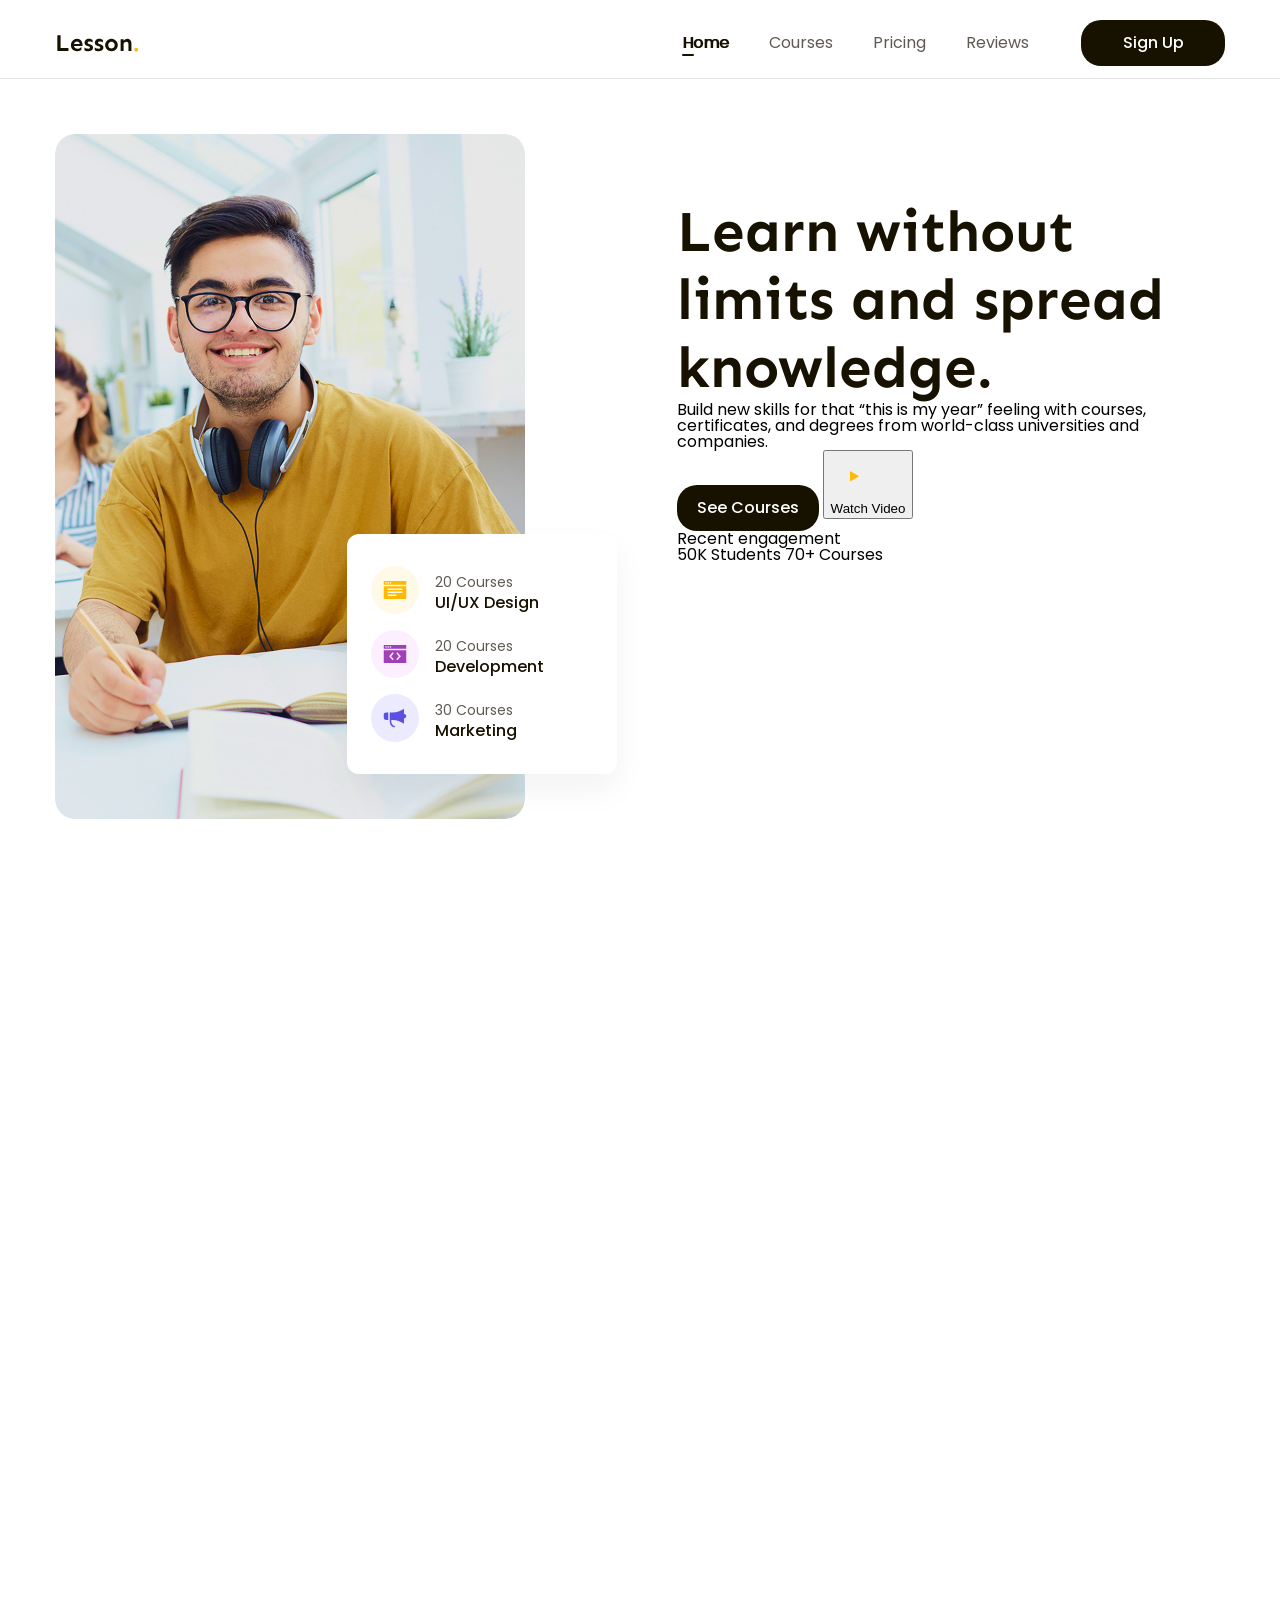
==== index.html @ cefd2d12 "Hero3" ====
<!doctype html>
<html lang="en">
  <head>
    <meta charset="UTF-8" />
    <meta name="viewport" content="width=device-width, initial-scale=1.0" />
    <!-- Reset CSS -->
    <link rel="stylesheet" href="assets/css/reset.css" />
    <!-- Font -->
    <link rel="preconnect" href="https://fonts.googleapis.com" />
    <link rel="preconnect" href="https://fonts.gstatic.com" crossorigin />
    <link
      href="https://fonts.googleapis.com/css2?family=Poppins:ital,wght@0,100;0,200;0,300;0,400;0,500;0,600;0,700;0,800;0,900;1,100;1,200;1,300;1,400;1,500;1,600;1,700;1,800;1,900&family=Sen:wght@400..800&display=swap"
      rel="stylesheet"
    />
    <!-- Custom CSS -->
    <link rel="stylesheet" href="assets/css/style.css" />
    <title>Figma to HTML</title>
  </head>
  <body style="height: 10000px">
    <!-- Header -->
    <header class="header fixed">
      <div class="main-content">
        <div class="body">
          <!-- Logo -->
          <img src="assets/img/logo.svg" alt="lesson" class="logo" />
          <!-- Navigation -->
          <nav class="nav">
            <ul>
              <li class="active"><a href="#">Home</a></li>
              <li><a href="#">Courses</a></li>
              <li><a href="#">Pricing</a></li>
              <li><a href="#">Reviews</a></li>
            </ul>
          </nav>
          <!-- Button -->
          <div class="action">
            <a href="#" class="btn btn-sign-up">Sign Up</a>
          </div>
        </div>
      </div>
    </header>
    <!-- Main -->
    <main>
      <div class="hero">
        <div class="main-content">
          <div class="body">
            <!-- Hero left -->
            <div class="media-block">
              <img
                src="assets/img/guy-lesson.jpg"
                alt="guy-lesson"
                class="img"
              />
              <div class="hero-summary">
                <!-- Item 1 -->
                <div class="item">
                  <div class="icon icon1">
                    <img
                      src="assets/img/icon/orion_page.svg"
                      alt="orion-page"
                    />
                  </div>
                  <div class="info">
                    <p class="label">20 Courses</p>
                    <p class="title">UI/UX Design</p>
                  </div>
                </div>
                <!-- Item 2 -->
                <div class="item">
                  <div class="icon icon2">
                    <img
                      src="assets/img/icon/orion_code-window.svg"
                      alt="orion-code-window"
                    />
                  </div>
                  <div class="info">
                    <p class="label">20 Courses</p>
                    <p class="title">Development</p>
                  </div>
                </div>
                <!-- Item 3 -->
                <div class="item">
                  <div class="icon icon3">
                    <img
                      src="assets/img/icon/orion_megaphone.svg"
                      alt="orion-megaphone"
                    />
                  </div>
                  <div class="info">
                    <p class="label">30 Courses</p>
                    <p class="title">Marketing</p>
                  </div>
                </div>
              </div>
            </div>
            <!-- Hero right -->
            <div class="content-block">
              <h1 class="heading">
                Learn without limits and spread knowledge.
              </h1>
              <p class="desc">
                Build new skills for that “this is my year” feeling with
                courses, certificates, and degrees from world-class universities
                and companies.
              </p>
              <div class="cta-group">
                <a href="#" class="btn btn-primary">See Courses</a>
                <button class="watch-video">
                  <div class="icon">
                    <img
                      src="assets/img/icon/polygon-2.svg"
                      alt="watch-video"
                    />
                  </div>
                  <span>Watch Video</span>
                </button>
              </div>
              <p class="desc">Recent engagement</p>
              <p class="desc">
                <strong>50K</strong> Students <strong>70+</strong> Courses
              </p>
            </div>
          </div>
        </div>
      </div>
    </main>
  </body>
</html>
---- assets/css/style.css ----
* {
  box-sizing: border-box;
}
:root {
  --font-heading: "Sen", sans-serif;
}
html {
  font-size: 62.5%;
}

/* Khôi phục lại cỡ chữ mặt định theo rem */
body {
  font-size: 1.6rem;
  font-family: "Poppins", sans-serif;
}
/* Common Styles */
a {
  text-decoration: none;
  color: inherit;
}
.main-content {
  width: 1170px;
  max-width: calc(100% - 48px);
  margin-left: auto;
  margin-right: auto;
}
.btn {
  display: inline-block;
  min-width: 120px;
  line-height: 30px;
  color: #fff;
  font-size: 1.6rem;
  font-weight: 500;
  text-align: center;
  padding: 8px 20px;
  background: #171100;
  border-radius: 20px;
}
/* Header Styles */
.header {
  background: #fff;
  box-shadow: 0 1px 0 0 rgba(0, 0, 0, 0.1);
}
.header.fixed {
  position: sticky;
  top: -8px;
  z-index: 1000;
}
.header .body {
  display: flex;
  align-items: center;
  padding: 20px 0 12px;
}
.nav ul {
  display: flex;
}
.nav {
  margin-left: auto;
}
.nav a {
  position: relative;
  color: #5f5b53;
  font-size: 1.6rem;
  padding: 8px 20px;
}
.nav li.active a,
.nav a:hover {
  color: #171100;
  text-shadow: 1px 0 0 currentColor;
}
.nav li.active a::after {
  position: absolute;
  left: 20px;
  bottom: 6px;
  display: block;
  content: "";
  width: 12px;
  height: 2px;
  border-radius: 1px;
  background: #171100;
}
.header .btn-sign-up {
  min-width: 144px;
}
.header .action {
  margin-left: 32px;
}
/*
Hero Styles
*/
.hero {
  padding: 56px 0 65px;
}
.hero .body {
  display: flex;
}
/* Left */
.hero .media-block {
  position: relative;
  width: 48%;
}
.hero .media-block .img {
  width: 470px;
  height: 685px;
  object-fit: cover;
  border-radius: 20px;
}
.hero .hero-summary {
  width: 270px;
  padding: 24px;
  position: absolute;
  bottom: 48px;
  right: 0;
  border-radius: 12px;
  background: #fff;
  box-shadow: 0 16px 32px 0 rgba(0, 0, 0, 0.05);
}
.hero .hero-summary .item {
  display: flex;
  align-items: center;
  padding: 8px 0;
}
.hero .icon {
  width: 48px;
  height: 48px;
  border-radius: 50%;
  display: flex;
  align-items: center;
  justify-content: center;
}
.hero .icon1 {
  background: #fff9e8;
}
.hero .icon2 {
  background: #fcefff;
}
.hero .icon3 {
  background: #ebeaff;
}
.hero-summary .info {
  margin-left: 16px;
}
.hero-summary .label {
  font-size: 1.4rem;
  color: #5f5b53;
  line-height: 26px;
}
.hero-summary .title {
  font-size: 1.6rem;
  font-weight: 500;
  color: #171100;
}
/* Right */
.hero .content-block {
  width: 52%;
  padding: 64px 0 0 60px;
}
.hero .heading {
  font-family: var(--font-heading);
  font-size: 5.8rem;
  font-weight: 700;
  color: #171100;
  line-height: 1.17;
}
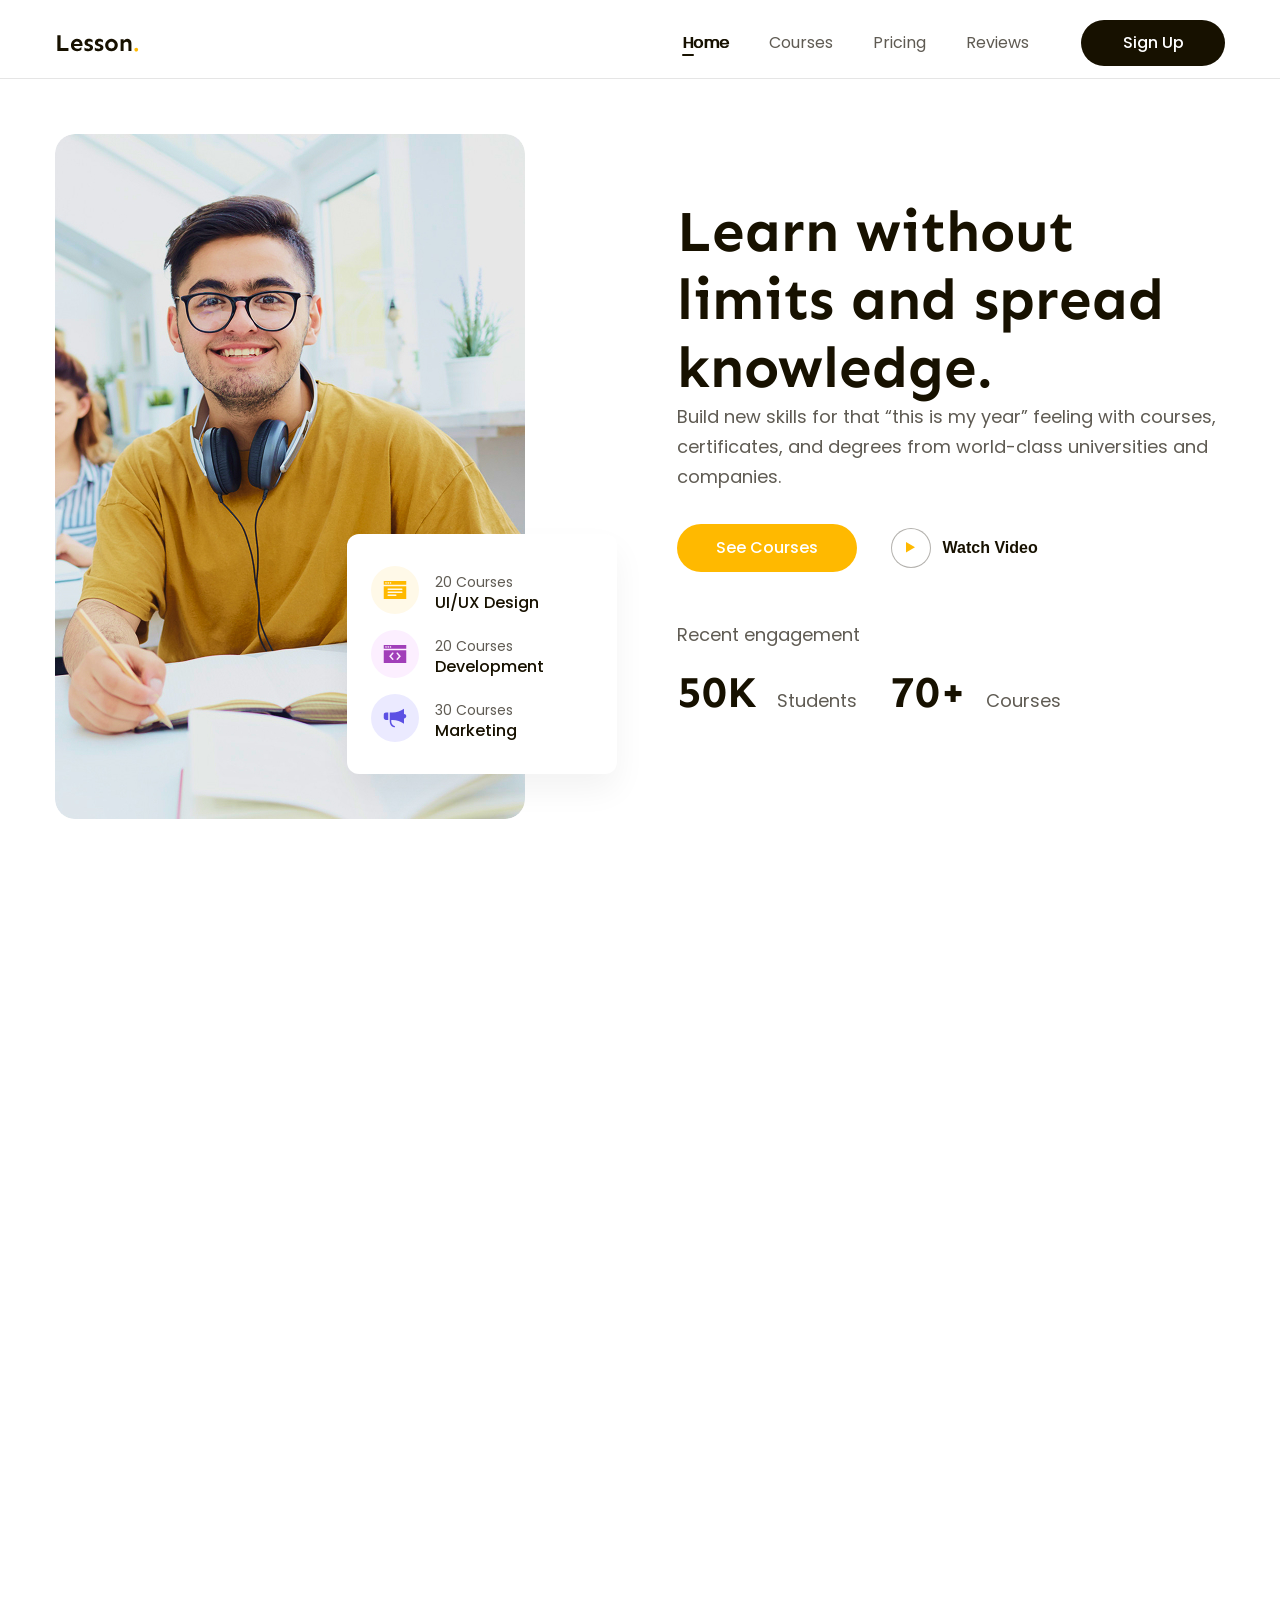
==== commit eebbd63a: "Hero final" ====
--- a/index.html
+++ b/index.html
@@ -104,7 +104,7 @@
                 and companies.
               </p>
               <div class="cta-group">
-                <a href="#" class="btn btn-primary">See Courses</a>
+                <a href="#" class="btn hero-cta">See Courses</a>
                 <button class="watch-video">
                   <div class="icon">
                     <img
@@ -115,8 +115,8 @@
                   <span>Watch Video</span>
                 </button>
               </div>
-              <p class="desc">Recent engagement</p>
-              <p class="desc">
+              <p class="desc desc-recent">Recent engagement</p>
+              <p class="desc stats">
                 <strong>50K</strong> Students <strong>70+</strong> Courses
               </p>
             </div>
--- a/assets/css/style.css
+++ b/assets/css/style.css
@@ -3,6 +3,7 @@
 }
 :root {
   --font-heading: "Sen", sans-serif;
+  --primary-color: #ffb900;
 }
 html {
   font-size: 62.5%;
@@ -34,7 +35,10 @@
   text-align: center;
   padding: 8px 20px;
   background: #171100;
-  border-radius: 20px;
+  border-radius: 32px;
+}
+.btn:hover {
+  opacity: 0.8;
 }
 /* Header Styles */
 .header {
@@ -162,3 +166,60 @@
   color: #171100;
   line-height: 1.17;
 }
+.hero .desc {
+  color: #5f5b53;
+  font-size: 1.8rem;
+  line-height: 1.67;
+}
+.hero .cta-group {
+  display: flex;
+  align-items: center;
+  margin-top: 32px;
+}
+.hero .hero-cta {
+  min-width: 180px;
+  line-height: 32px;
+  background-color: var(--primary-color);
+}
+.hero .watch-video {
+  margin-left: 28px;
+  border: none;
+  background: transparent;
+  display: flex;
+  align-items: center;
+  cursor: pointer;
+}
+.hero .watch-video .icon {
+  display: flex;
+  align-items: center;
+  justify-content: center;
+  width: 40px;
+  height: 40px;
+  background: #fff;
+  box-shadow: #5f5b5377;
+  border: 1px solid #5f5b5377;
+  border-radius: 120px;
+  margin-right: 12px;
+}
+.hero .watch-video span {
+  font-size: 1.6rem;
+  font-weight: 600;
+  color: #171100;
+}
+.hero .desc-recent {
+  margin-top: 48px;
+}
+.hero .stats {
+  margin-top: 16px;
+}
+.hero .stats strong {
+  font-family: var(--font-heading);
+  font-size: 4.4rem;
+  font-weight: 700;
+  color: #171100;
+  line-height: 1.23;
+  margin-right: 15px;
+}
+.hero .stats strong:nth-child(2) {
+  margin-left: 28px;
+}
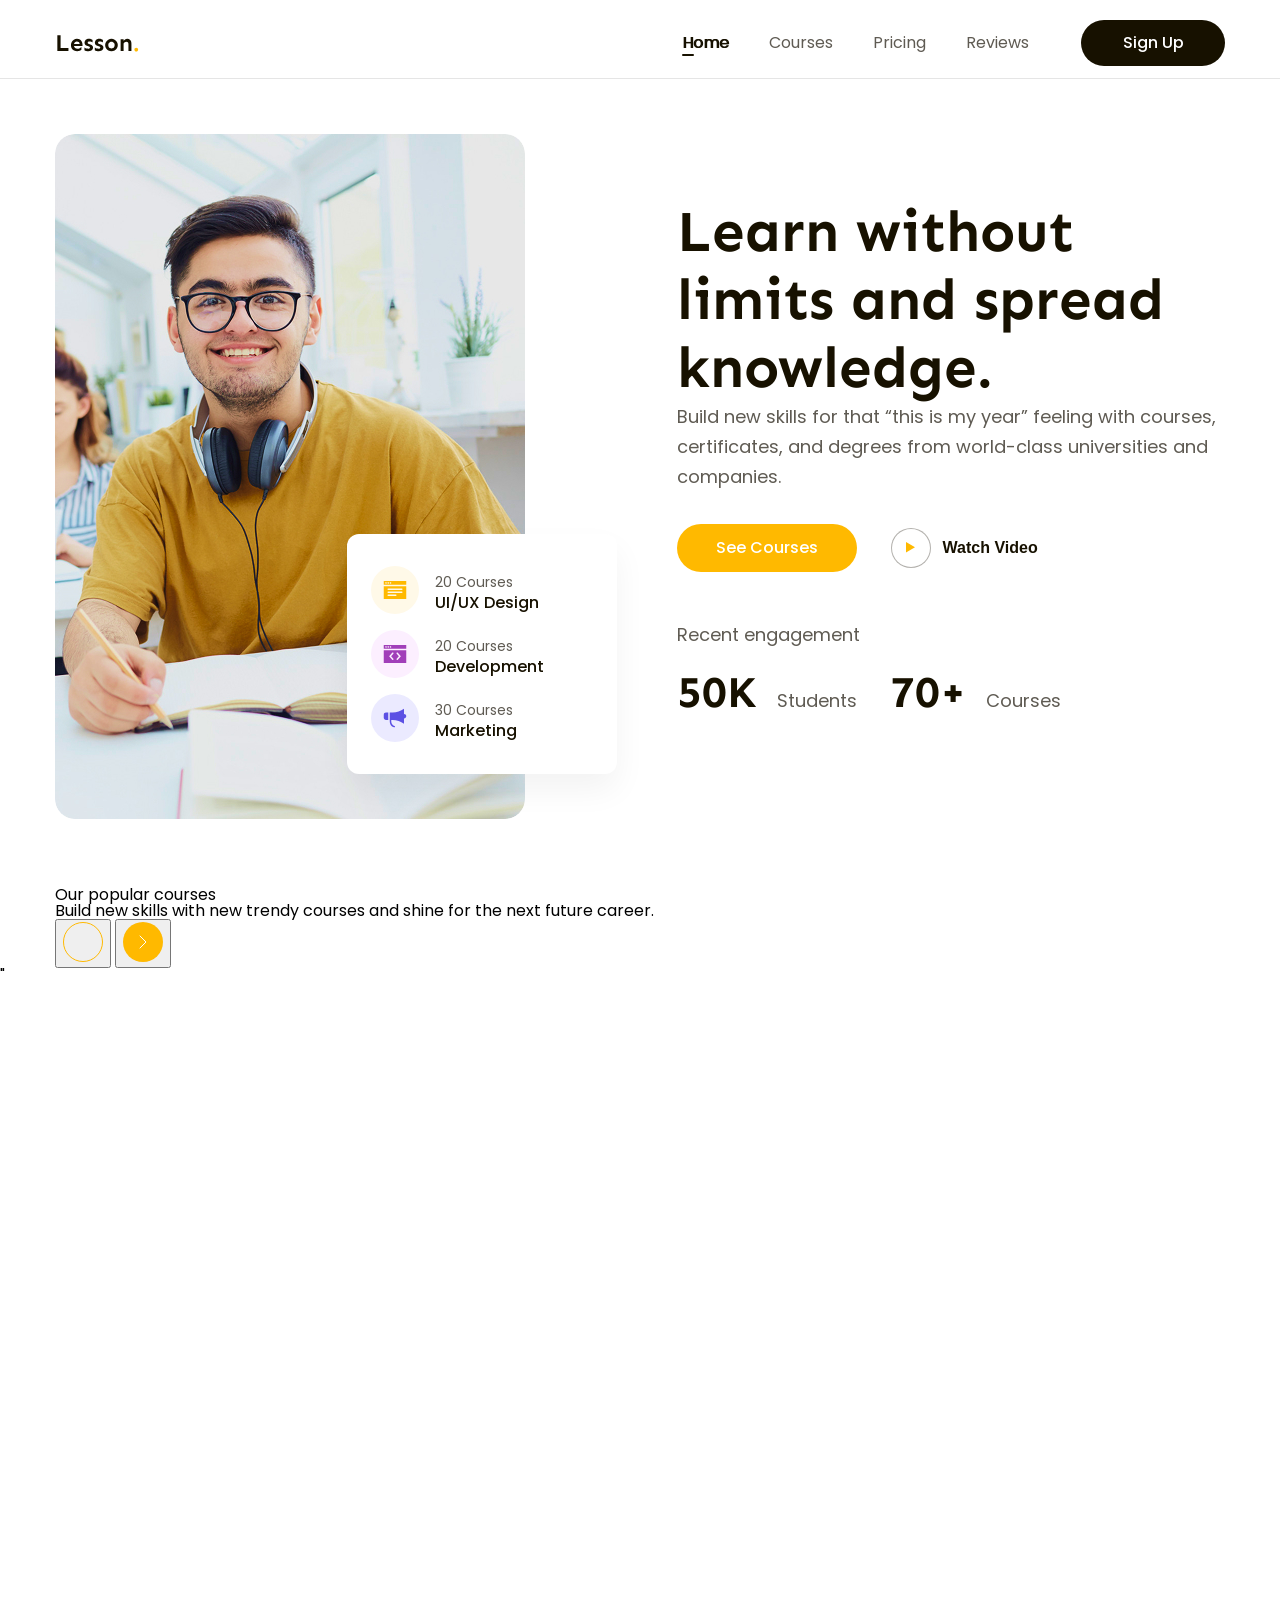
==== commit b36e6921: "Popular + Ép dữ liệu" ====
--- a/index.html
+++ b/index.html
@@ -123,6 +123,32 @@
           </div>
         </div>
       </div>
+      <!-- Popular -->
+      <div class="popular">
+        <div class="main-content">
+          <div class="popular-top">
+            <!-- Left -->
+            <div class="info">
+              <h2 class="heading">Our popular courses</h2>
+              <p class="desc">
+                Build new skills with new trendy courses and shine for the next
+                future career.
+              </p>
+            </div>
+            <!-- Right -->
+            <div class="controls">
+              <button class="control-btn">
+                <img src="assets/img/icon/ellipse-1.svg" alt="Previous" />
+              </button>
+              <button class="control-btn">
+                <img src="assets/img/icon/ellipse-2.svg" alt="Previous" />
+              </button>
+            </div>
+          </div>
+        </div>
+        "
+      </div>
     </main>
+    <script src="assets/js/main.js"></script>
   </body>
 </html>
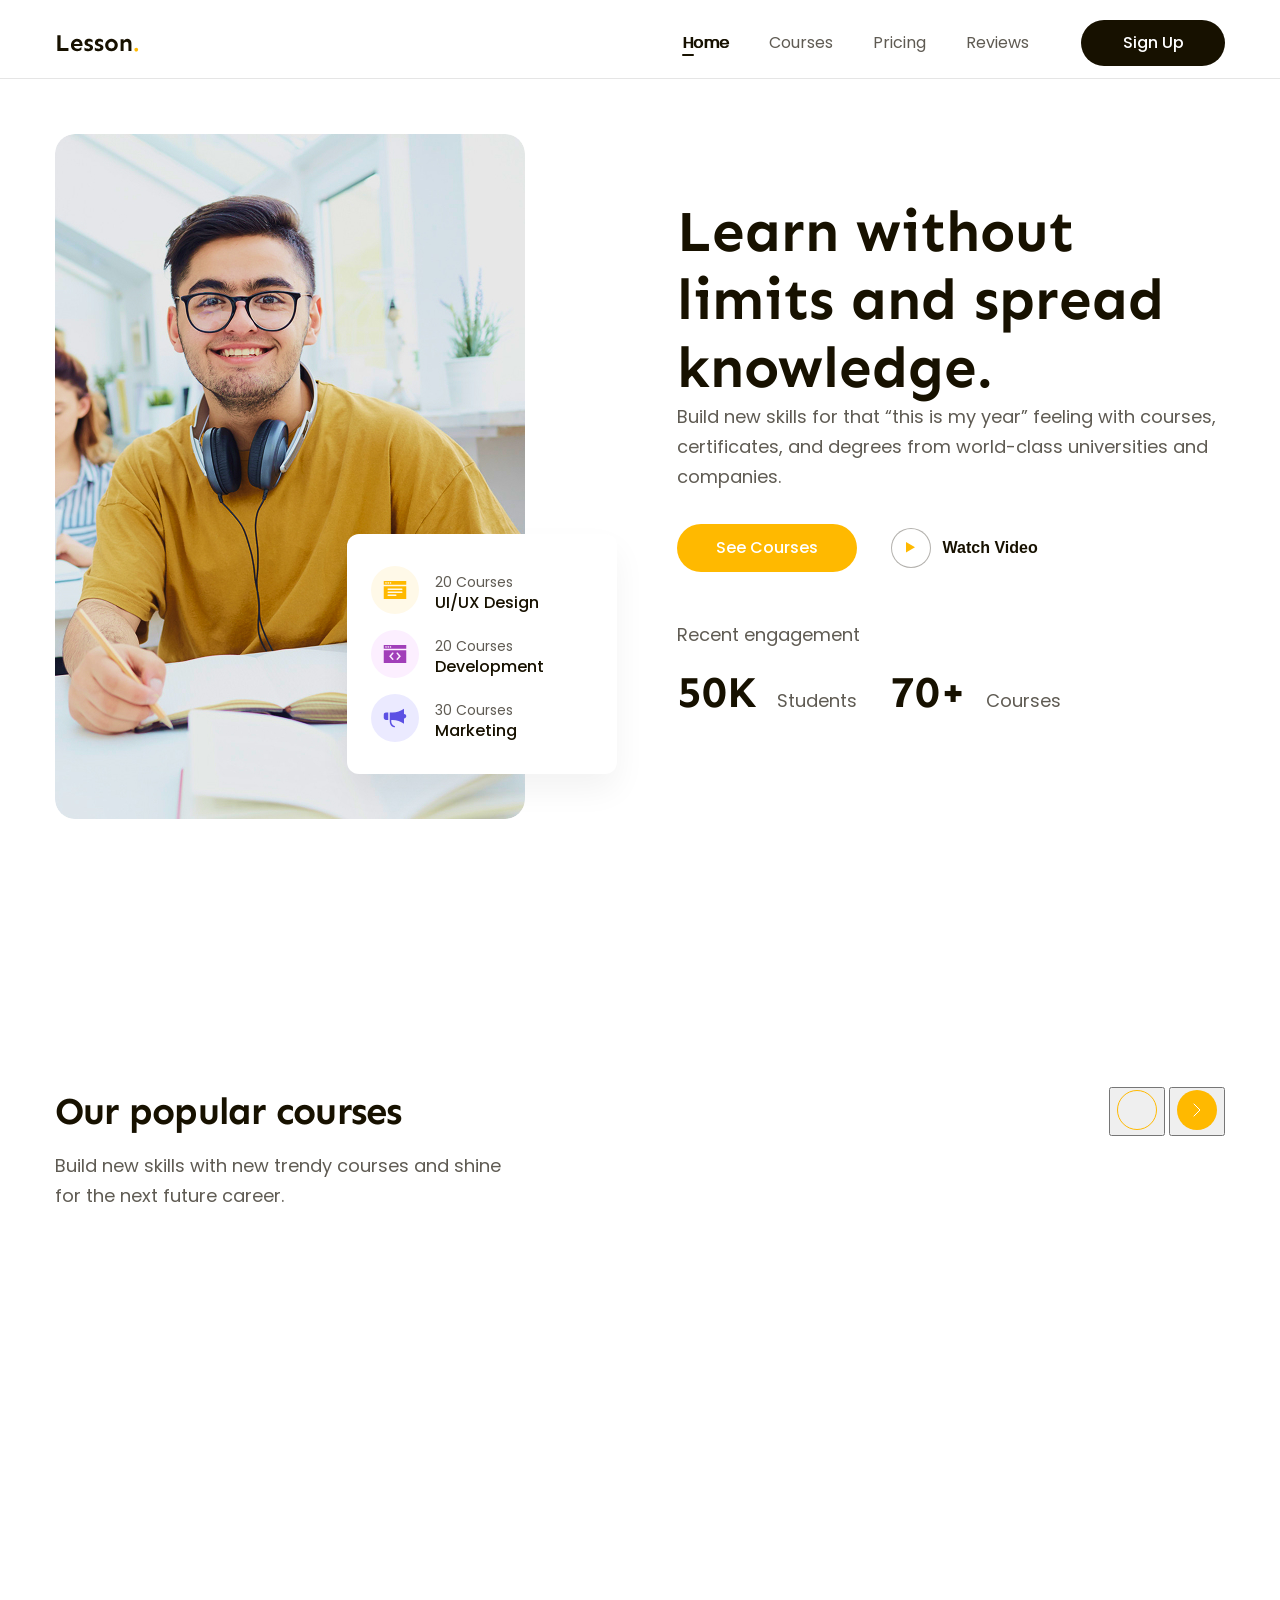
==== commit cc1e4c09: "Popular top" ====
--- a/index.html
+++ b/index.html
@@ -41,6 +41,7 @@
     </header>
     <!-- Main -->
     <main>
+      <!-- Hero -->
       <div class="hero">
         <div class="main-content">
           <div class="body">
@@ -129,7 +130,7 @@
           <div class="popular-top">
             <!-- Left -->
             <div class="info">
-              <h2 class="heading">Our popular courses</h2>
+              <h2 class="heading-lv2">Our popular courses</h2>
               <p class="desc">
                 Build new skills with new trendy courses and shine for the next
                 future career.
@@ -138,15 +139,14 @@
             <!-- Right -->
             <div class="controls">
               <button class="control-btn">
-                <img src="assets/img/icon/ellipse-1.svg" alt="Previous" />
+                <img src="assets/img/icon/ellipse-1.svg" alt="previous" />
               </button>
               <button class="control-btn">
-                <img src="assets/img/icon/ellipse-2.svg" alt="Previous" />
+                <img src="assets/img/icon/ellipse-2.svg" alt="next" />
               </button>
             </div>
           </div>
         </div>
-        "
       </div>
     </main>
     <script src="assets/js/main.js"></script>
--- a/assets/css/style.css
+++ b/assets/css/style.css
@@ -24,6 +24,14 @@
   max-width: calc(100% - 48px);
   margin-left: auto;
   margin-right: auto;
+}
+.heading-lv2 {
+  font-family: var(--font-heading);
+  font-size: 3.8rem;
+  font-weight: 700;
+  color: #171100;
+  line-height: 1.27;
+  letter-spacing: -0.76px;
 }
 .btn {
   display: inline-block;
@@ -223,3 +231,19 @@
 .hero .stats strong:nth-child(2) {
   margin-left: 28px;
 }
+/* Popular */
+.popular {
+  margin-top: 135px;
+  padding: 65px 0;
+}
+.popular-top {
+  display: flex;
+  justify-content: space-between;
+}
+.popular-top .desc {
+  margin-top: 16px;
+  width: 458px;
+  color: #5f5b53;
+  font-size: 1.8rem;
+  line-height: 1.67;
+}
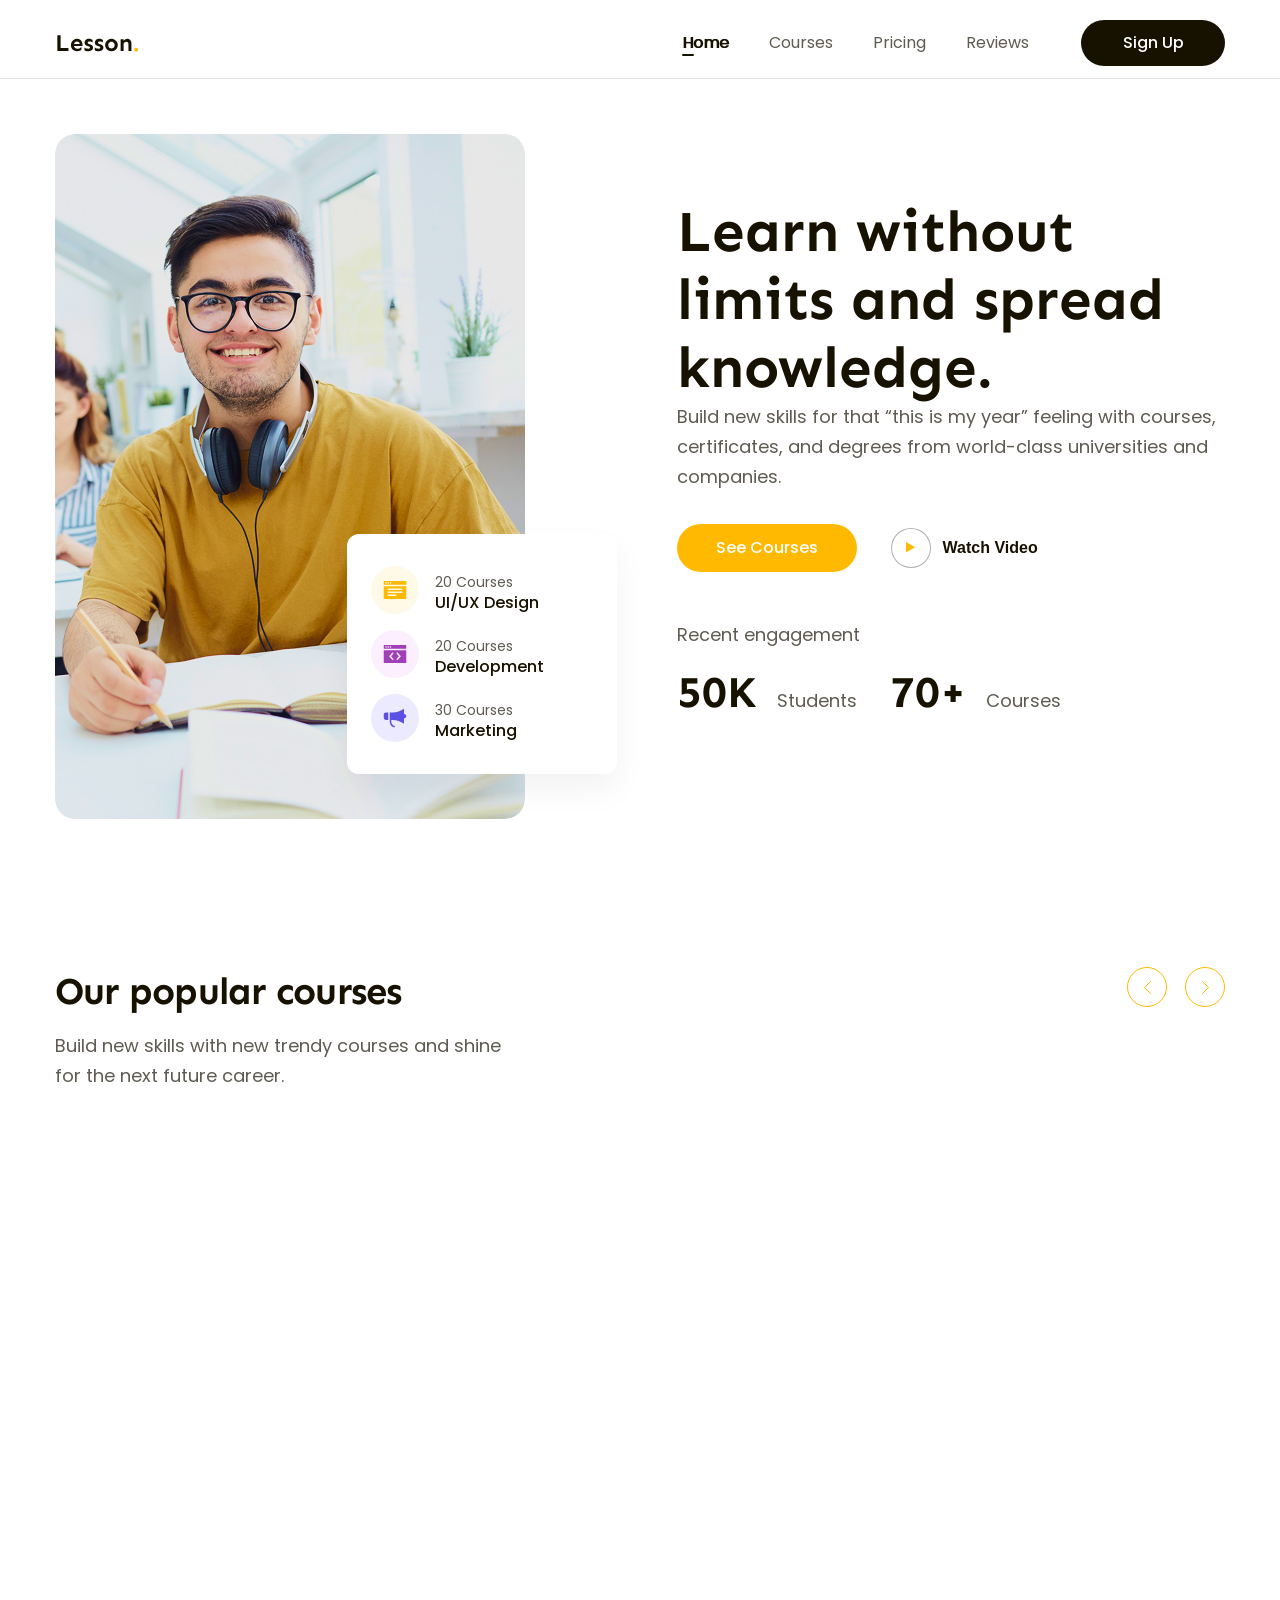
==== commit b8c44fef: "19.08.2026-13:22" ====
--- a/index.html
+++ b/index.html
@@ -139,10 +139,36 @@
             <!-- Right -->
             <div class="controls">
               <button class="control-btn">
-                <img src="assets/img/icon/ellipse-1.svg" alt="previous" />
+                <svg
+                  width="7"
+                  height="13"
+                  viewBox="0 0 7 13"
+                  fill="none"
+                  xmlns="http://www.w3.org/2000/svg"
+                >
+                  <path
+                    d="M6.5 0.5L0.5 6.5L6.5 12.5"
+                    stroke="currentColor"
+                    stroke-linecap="round"
+                    stroke-linejoin="round"
+                  />
+                </svg>
               </button>
               <button class="control-btn">
-                <img src="assets/img/icon/ellipse-2.svg" alt="next" />
+                <svg
+                  width="7"
+                  height="13"
+                  viewBox="0 0 7 13"
+                  fill="none"
+                  xmlns="http://www.w3.org/2000/svg"
+                >
+                  <path
+                    d="M0.5 0.5L6.5 6.5L0.5 12.5"
+                    stroke="currentColor"
+                    stroke-linecap="round"
+                    stroke-linejoin="round"
+                  />
+                </svg>
               </button>
             </div>
           </div>
--- a/assets/css/style.css
+++ b/assets/css/style.css
@@ -233,8 +233,8 @@
 }
 /* Popular */
 .popular {
-  margin-top: 135px;
-  padding: 65px 0;
+  margin-top: 40px;
+  padding: 40px 0;
 }
 .popular-top {
   display: flex;
@@ -247,3 +247,18 @@
   font-size: 1.8rem;
   line-height: 1.67;
 }
+.popular-top .controls {
+  display: flex;
+  gap: 18px;
+}
+.popular-top .control-btn {
+  display: flex;
+  justify-content: center;
+  align-items: center;
+  width: 40px;
+  height: 40px;
+  background: transparent;
+  color: var(--primary-color);
+  border-radius: 50%;
+  border: 1px solid var(--primary-color);
+}
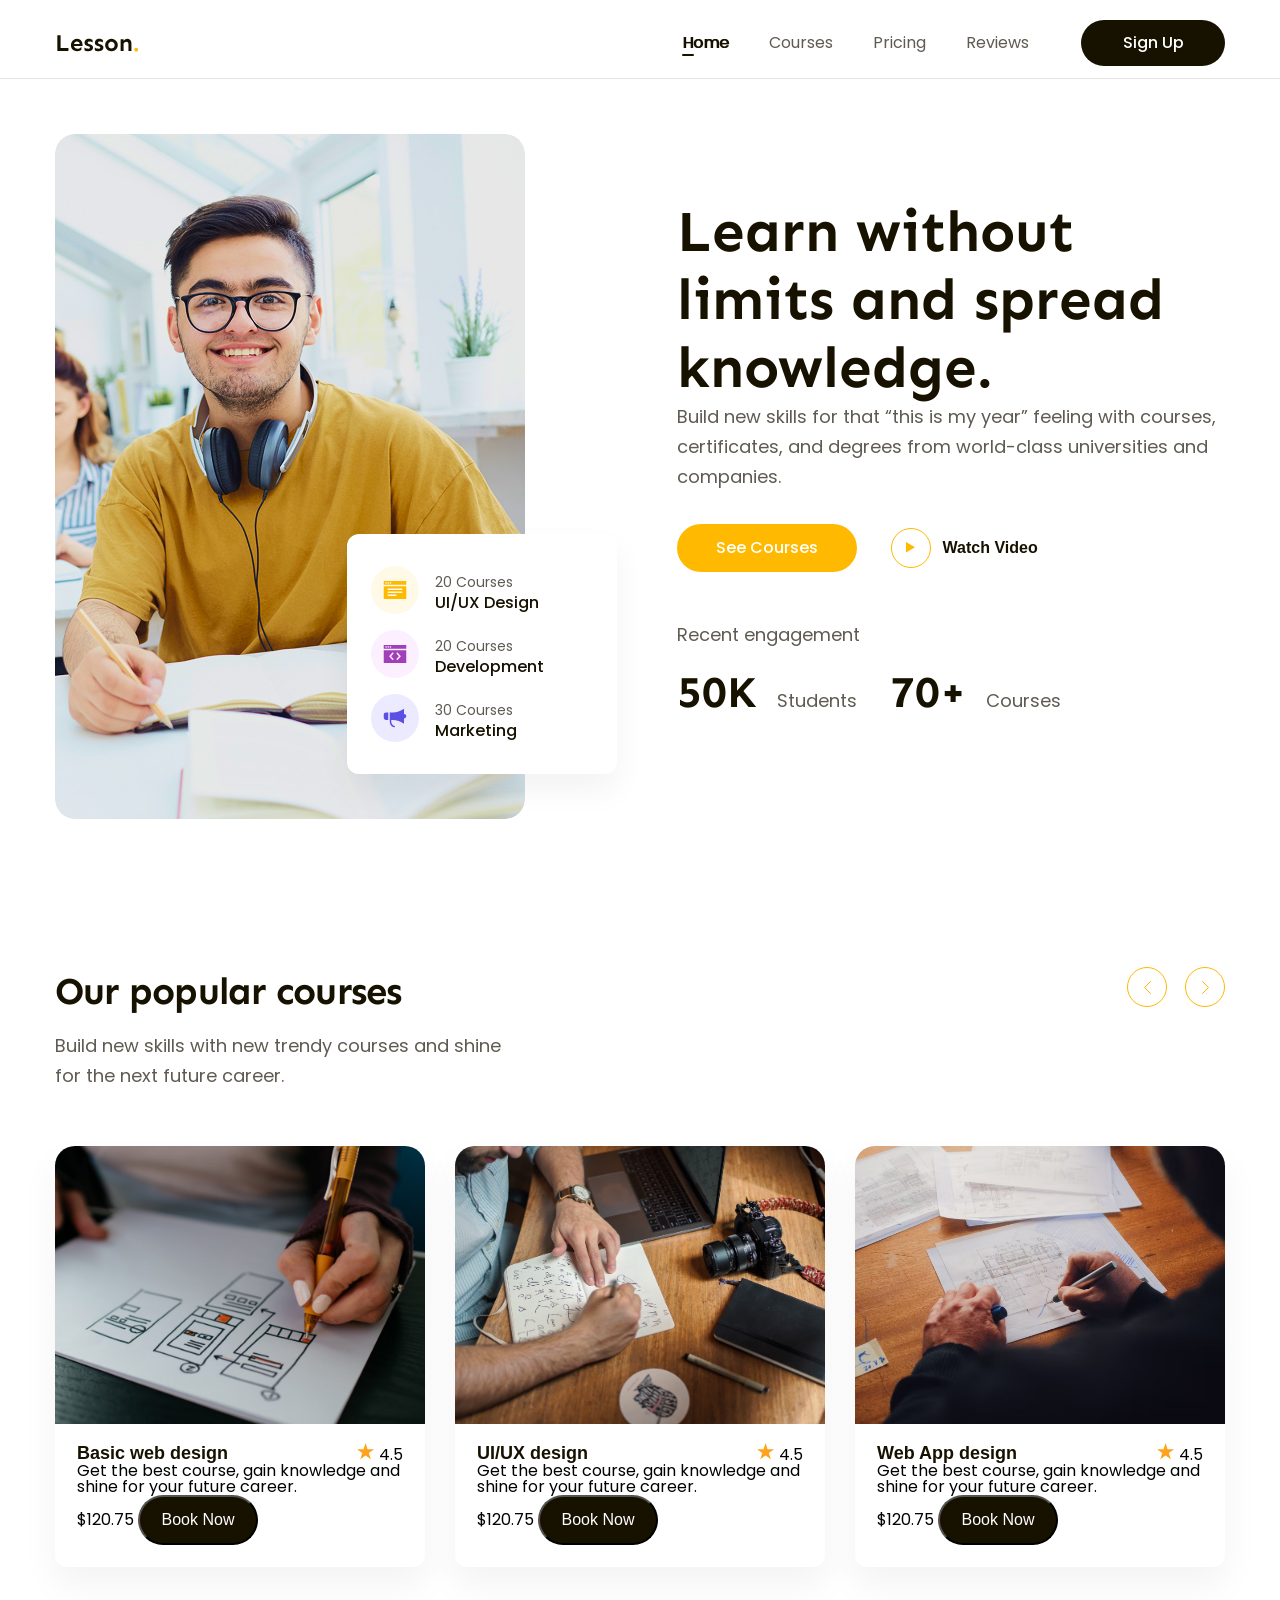
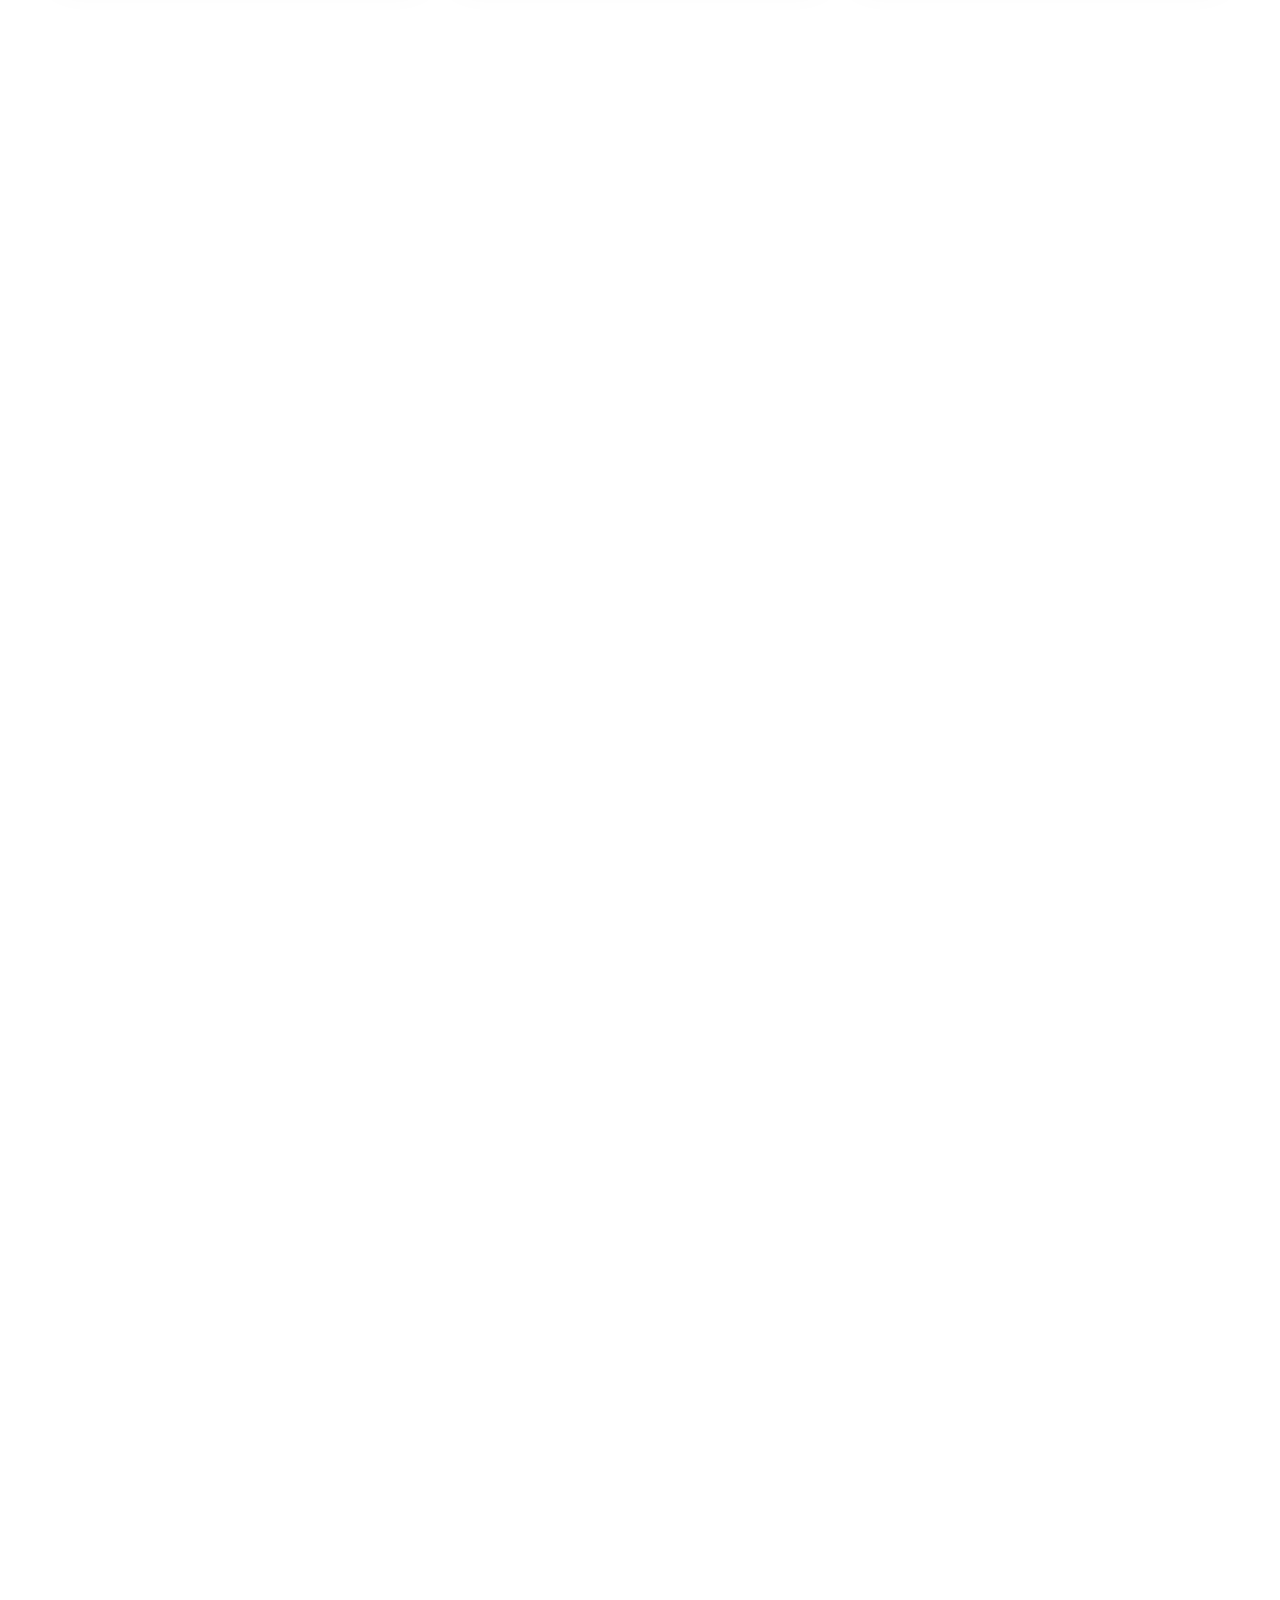
==== commit 9538536d: "CSS thấy mẹ" ====
--- a/index.html
+++ b/index.html
@@ -172,6 +172,104 @@
               </button>
             </div>
           </div>
+          <div class="course-list">
+            <!-- Basic web design -->
+            <div class="course-item course-item-1">
+              <img src="assets/img/course-item-1.png" class="thumb thumb-1" />
+              <div class="info">
+                <div class="head">
+                  <h3 class="title">Basic web design</h3>
+                  <div class="rating">
+                    <svg
+                      width="18"
+                      height="17"
+                      viewBox="0 0 18 17"
+                      fill="none"
+                      xmlns="http://www.w3.org/2000/svg"
+                    >
+                      <path
+                        d="M8.55945 0L10.5801 6.21885H17.119L11.8289 10.0623L13.8495 16.2812L8.55945 12.4377L3.26938 16.2812L5.29001 10.0623L-6.00815e-05 6.21885H6.53882L8.55945 0Z"
+                        fill="#FEA31B"
+                      />
+                    </svg>
+                    <span class="value">4.5</span>
+                  </div>
+                </div>
+                <p class="desc">
+                  Get the best course, gain knowledge and shine for your future
+                  career.
+                </p>
+                <div class="foot">
+                  <span class="price">$120.75</span>
+                  <button class="btn">Book Now</button>
+                </div>
+              </div>
+            </div>
+            <!-- UI/UX design -->
+            <div class="course-item course-item-2">
+              <img src="assets/img/course-item-2.png" class="thumb thumb-2" />
+              <div class="info">
+                <div class="head">
+                  <h3 class="title">UI/UX design</h3>
+                  <div class="rating">
+                    <svg
+                      width="18"
+                      height="17"
+                      viewBox="0 0 18 17"
+                      fill="none"
+                      xmlns="http://www.w3.org/2000/svg"
+                    >
+                      <path
+                        d="M8.55945 0L10.5801 6.21885H17.119L11.8289 10.0623L13.8495 16.2812L8.55945 12.4377L3.26938 16.2812L5.29001 10.0623L-6.00815e-05 6.21885H6.53882L8.55945 0Z"
+                        fill="#FEA31B"
+                      />
+                    </svg>
+                    <span class="value">4.5</span>
+                  </div>
+                </div>
+                <p class="desc">
+                  Get the best course, gain knowledge and shine for your future
+                  career.
+                </p>
+                <div class="foot">
+                  <span class="price">$120.75 </span>
+                  <button class="btn">Book Now</button>
+                </div>
+              </div>
+            </div>
+            <!-- Web App design -->
+            <div class="course-item course-item-3">
+              <img src="assets/img/course-item-3.png" class="thumb thumb-3" />
+              <div class="info">
+                <div class="head">
+                  <h3 class="title">Web App design</h3>
+                  <div class="rating">
+                    <svg
+                      width="18"
+                      height="17"
+                      viewBox="0 0 18 17"
+                      fill="none"
+                      xmlns="http://www.w3.org/2000/svg"
+                    >
+                      <path
+                        d="M8.55945 0L10.5801 6.21885H17.119L11.8289 10.0623L13.8495 16.2812L8.55945 12.4377L3.26938 16.2812L5.29001 10.0623L-6.00815e-05 6.21885H6.53882L8.55945 0Z"
+                        fill="#FEA31B"
+                      />
+                    </svg>
+                    <span class="value">4.5</span>
+                  </div>
+                </div>
+                <p class="desc">
+                  Get the best course, gain knowledge and shine for your future
+                  career.
+                </p>
+                <div class="foot">
+                  <span class="price">$120.75</span>
+                  <button class="btn">Book Now</button>
+                </div>
+              </div>
+            </div>
+          </div>
         </div>
       </div>
     </main>
--- a/assets/css/style.css
+++ b/assets/css/style.css
@@ -199,13 +199,13 @@
 }
 .hero .watch-video .icon {
   display: flex;
-  align-items: center;
   justify-content: center;
+  align-items: center;
   width: 40px;
   height: 40px;
   background: #fff;
   box-shadow: #5f5b5377;
-  border: 1px solid #5f5b5377;
+  border: 1px solid var(--primary-color);
   border-radius: 120px;
   margin-right: 12px;
 }
@@ -262,3 +262,44 @@
   border-radius: 50%;
   border: 1px solid var(--primary-color);
 }
+.popular .course-list {
+  display: flex;
+  gap: 30px;
+  margin-top: 55px;
+}
+.popular .course-item {
+  border-radius: 12px;
+  background: #fff;
+  box-shadow: 0px 18px 36px 0px rgba(0, 0, 0, 0.05);
+}
+.popular .course-item-1,
+.course-item-2,
+.course-item-3 {
+  width: 33%;
+}
+.popular .course-item .thumb-1,
+.thumb-2,
+.thumb-3 {
+  width: 100%;
+  height: 278px;
+  object-fit: cover;
+  object-position: center;
+}
+.popular .course-item .thumb {
+  width: 100%;
+  border-radius: 20px 20px 0 0;
+}
+.popular .course-item .info {
+  padding: 16px 22px 22px;
+}
+.popular .course-item .head {
+  display: flex;
+  align-items: center;
+  justify-content: space-between;
+}
+.popular .course-item .title {
+  font-weight: 600;
+  font-size: 1.8rem;
+  line-height: 1.6rem;
+  color: #171100;
+}
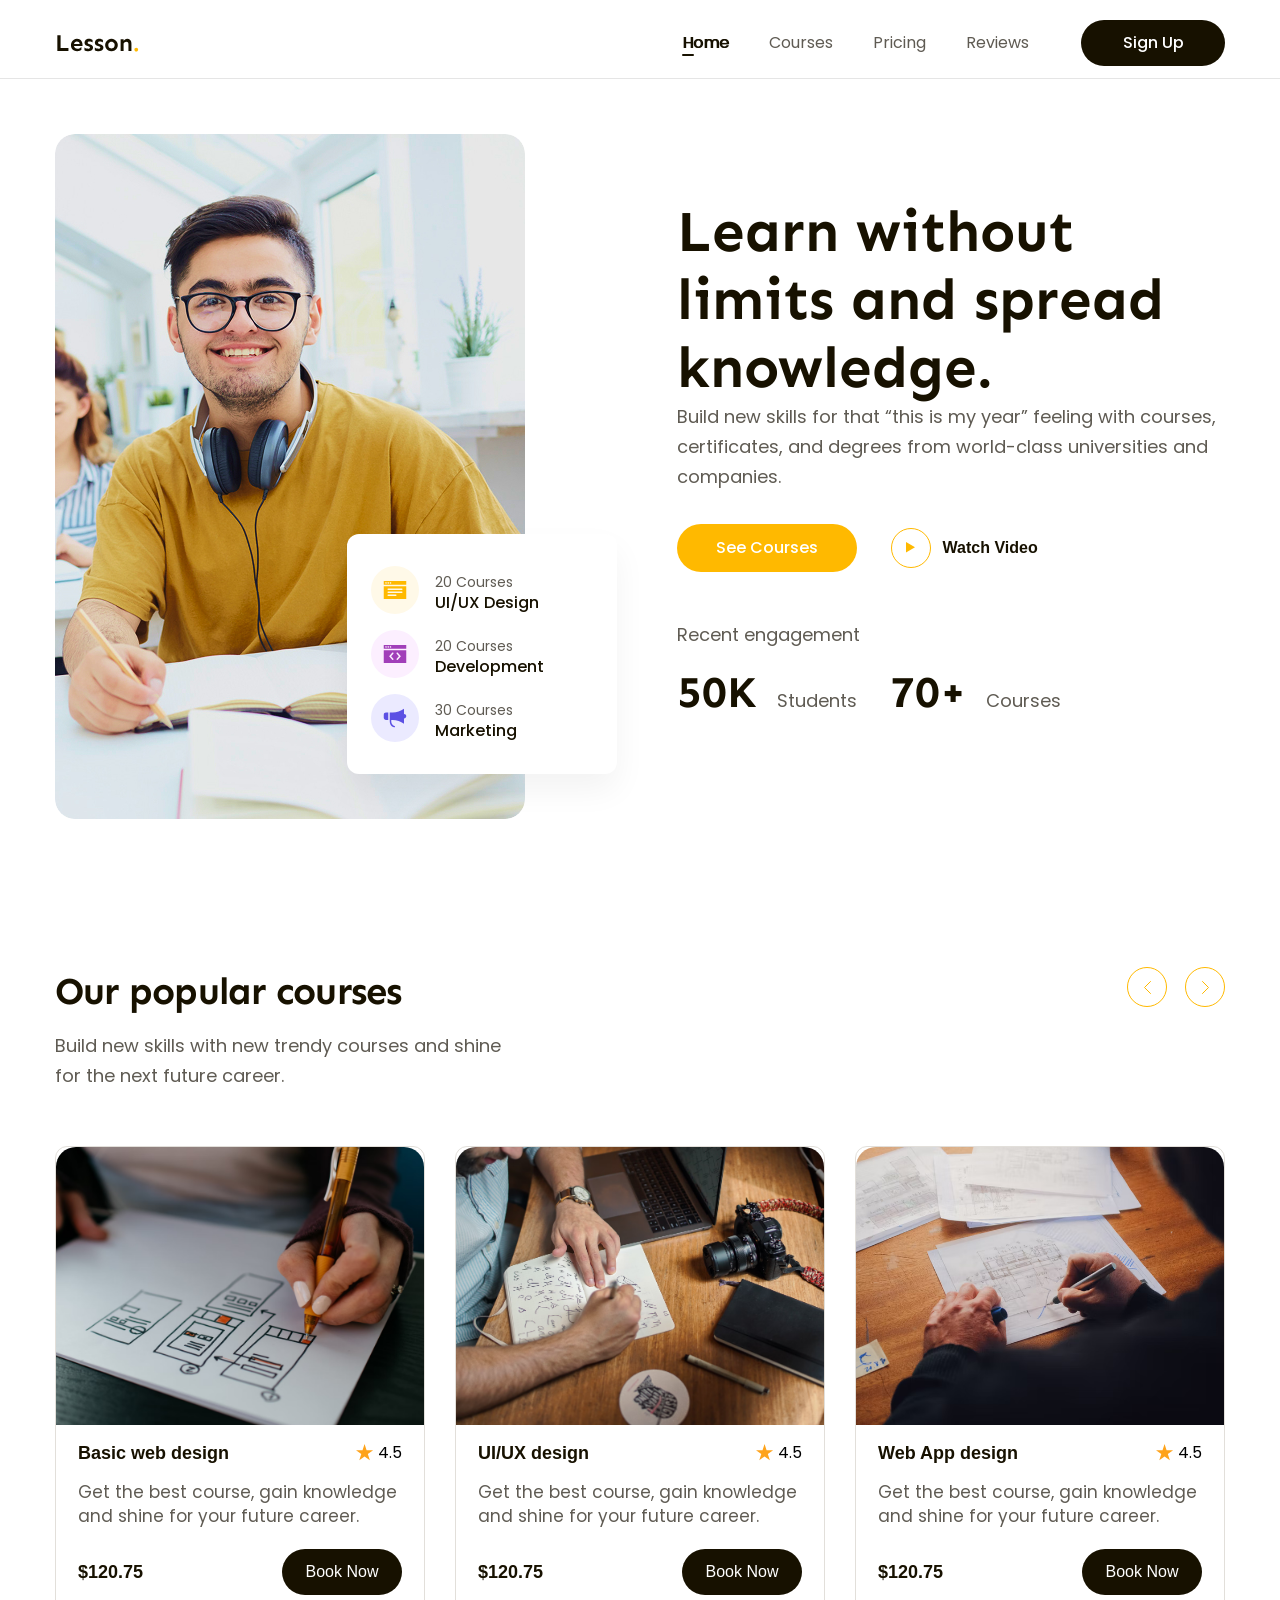
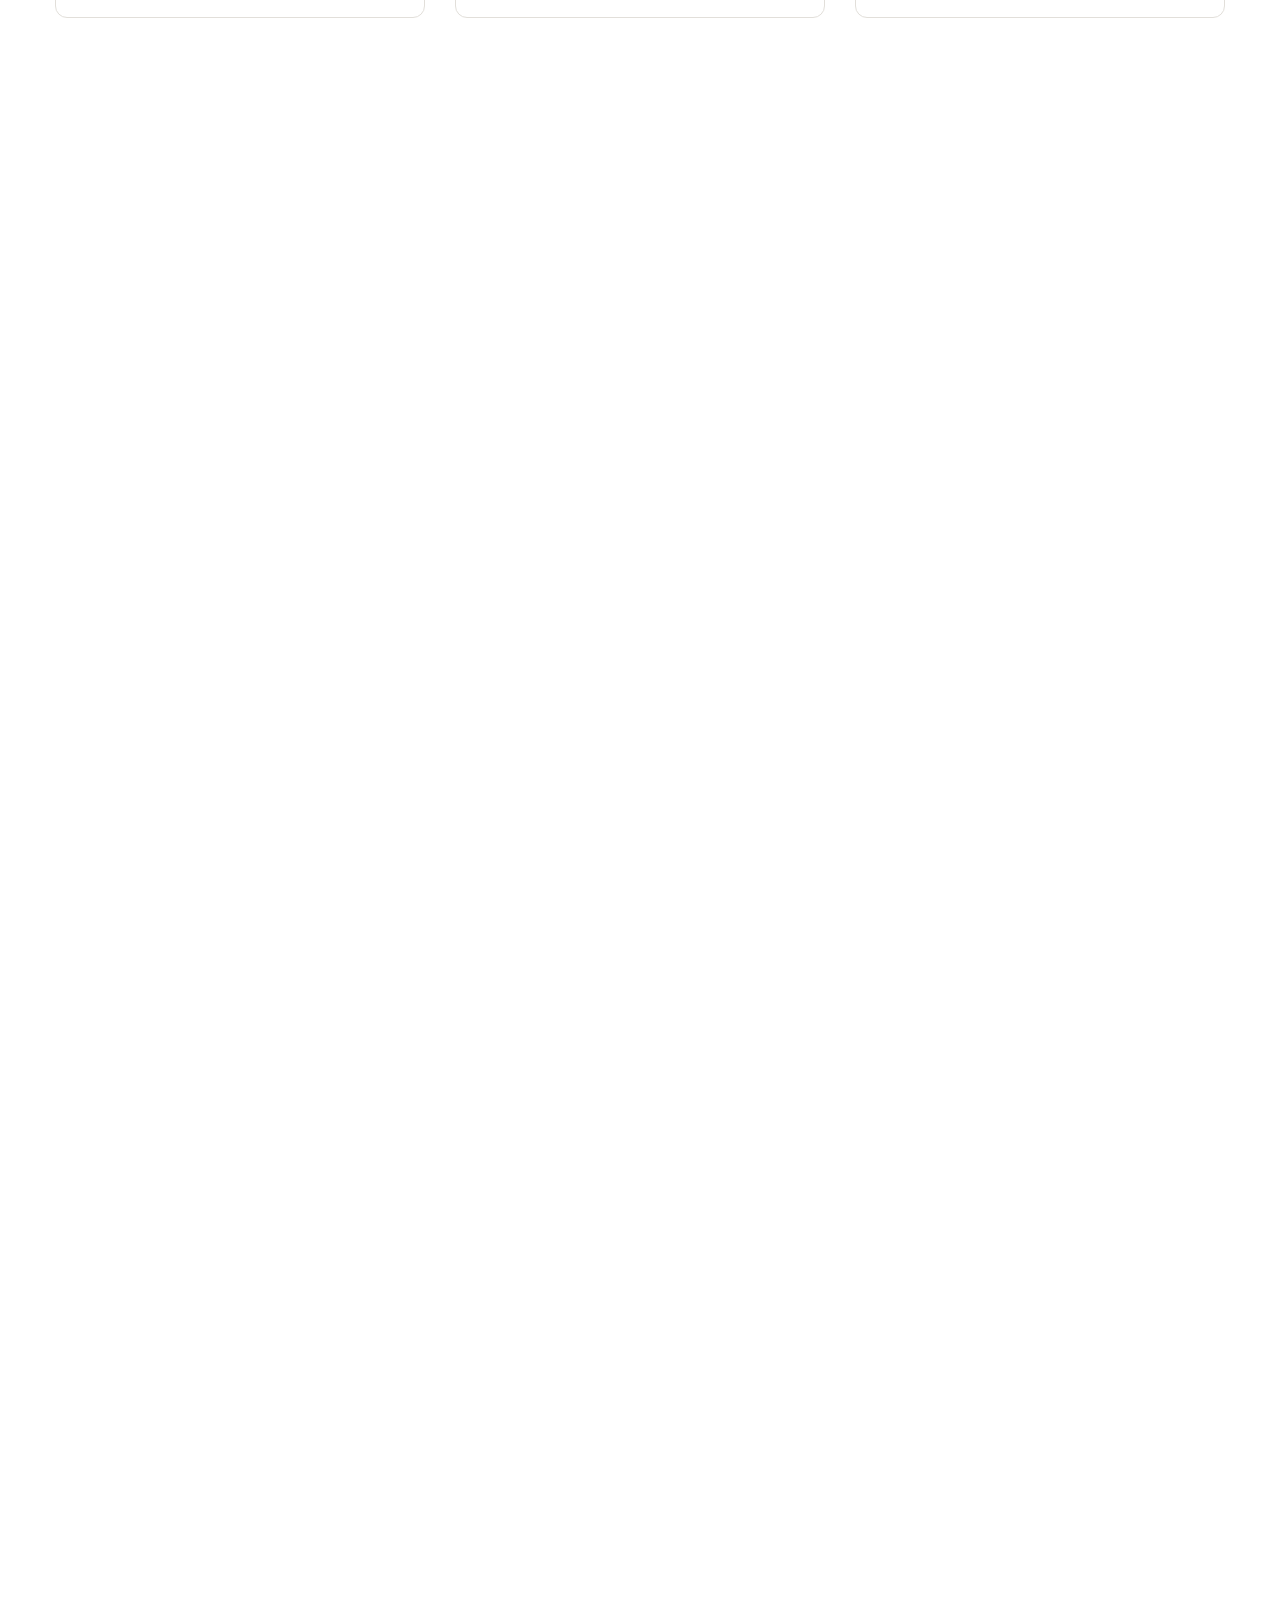
==== commit fad238a0: "Done thực hành tạm" ====
--- a/index.html
+++ b/index.html
@@ -175,7 +175,9 @@
           <div class="course-list">
             <!-- Basic web design -->
             <div class="course-item course-item-1">
-              <img src="assets/img/course-item-1.png" class="thumb thumb-1" />
+              <a href="#!"
+                ><img src="assets/img/course-item-1.png" class="thumb thumb-1"
+              /></a>
               <div class="info">
                 <div class="head">
                   <h3 class="title">Basic web design</h3>
@@ -201,13 +203,15 @@
                 </p>
                 <div class="foot">
                   <span class="price">$120.75</span>
-                  <button class="btn">Book Now</button>
+                  <button class="btn btn-book">Book Now</button>
                 </div>
               </div>
             </div>
             <!-- UI/UX design -->
             <div class="course-item course-item-2">
-              <img src="assets/img/course-item-2.png" class="thumb thumb-2" />
+              <a href="#!"
+                ><img src="assets/img/course-item-2.png" class="thumb thumb-2"
+              /></a>
               <div class="info">
                 <div class="head">
                   <h3 class="title">UI/UX design</h3>
@@ -233,13 +237,15 @@
                 </p>
                 <div class="foot">
                   <span class="price">$120.75 </span>
-                  <button class="btn">Book Now</button>
+                  <button class="btn btn-book">Book Now</button>
                 </div>
               </div>
             </div>
             <!-- Web App design -->
             <div class="course-item course-item-3">
-              <img src="assets/img/course-item-3.png" class="thumb thumb-3" />
+              <a href="#!"
+                ><img src="assets/img/course-item-3.png" class="thumb thumb-3"
+              /></a>
               <div class="info">
                 <div class="head">
                   <h3 class="title">Web App design</h3>
@@ -265,7 +271,7 @@
                 </p>
                 <div class="foot">
                   <span class="price">$120.75</span>
-                  <button class="btn">Book Now</button>
+                  <button class="btn btn-book">Book Now</button>
                 </div>
               </div>
             </div>
--- a/assets/css/style.css
+++ b/assets/css/style.css
@@ -47,6 +47,7 @@
 }
 .btn:hover {
   opacity: 0.8;
+  cursor: pointer;
 }
 /* Header Styles */
 .header {
@@ -269,8 +270,13 @@
 }
 .popular .course-item {
   border-radius: 12px;
-  background: #fff;
-  box-shadow: 0px 18px 36px 0px rgba(0, 0, 0, 0.05);
+  border: 1px solid #e2dfda;
+  background: #fff;
+}
+.popular .course-item:hover {
+  border-radius: 12px;
+  background: #fff;
+  box-shadow: 0px 18px 36px 0px rgba(0, 0, 0, 0.08  );
 }
 .popular .course-item-1,
 .course-item-2,
@@ -303,3 +309,31 @@
   line-height: 1.6rem;
   color: #171100;
 }
+.popular .course-item .rating {
+  display: flex;
+  align-items: center;
+  gap: 4px;
+}
+.popular .course-item .desc {
+  padding-top: 20px;
+  color: #5f5b53;
+  font-size: 1.7rem;
+  line-height: 1.4;
+}
+.popular .course-item .foot {
+  padding-top: 20px;
+  display: flex;
+  align-items: center;
+  justify-content: space-between;
+}
+.popular .course-item .price {
+  font-weight: 600;
+  font-size: 1.8rem;
+  line-height: 1.6rem;
+  color: #171100;
+}
+.popular .course-item .btn-book {
+  border: none;
+}
+.popular .course-item .btn-book:hover {
+  background: var(--primary-color);
